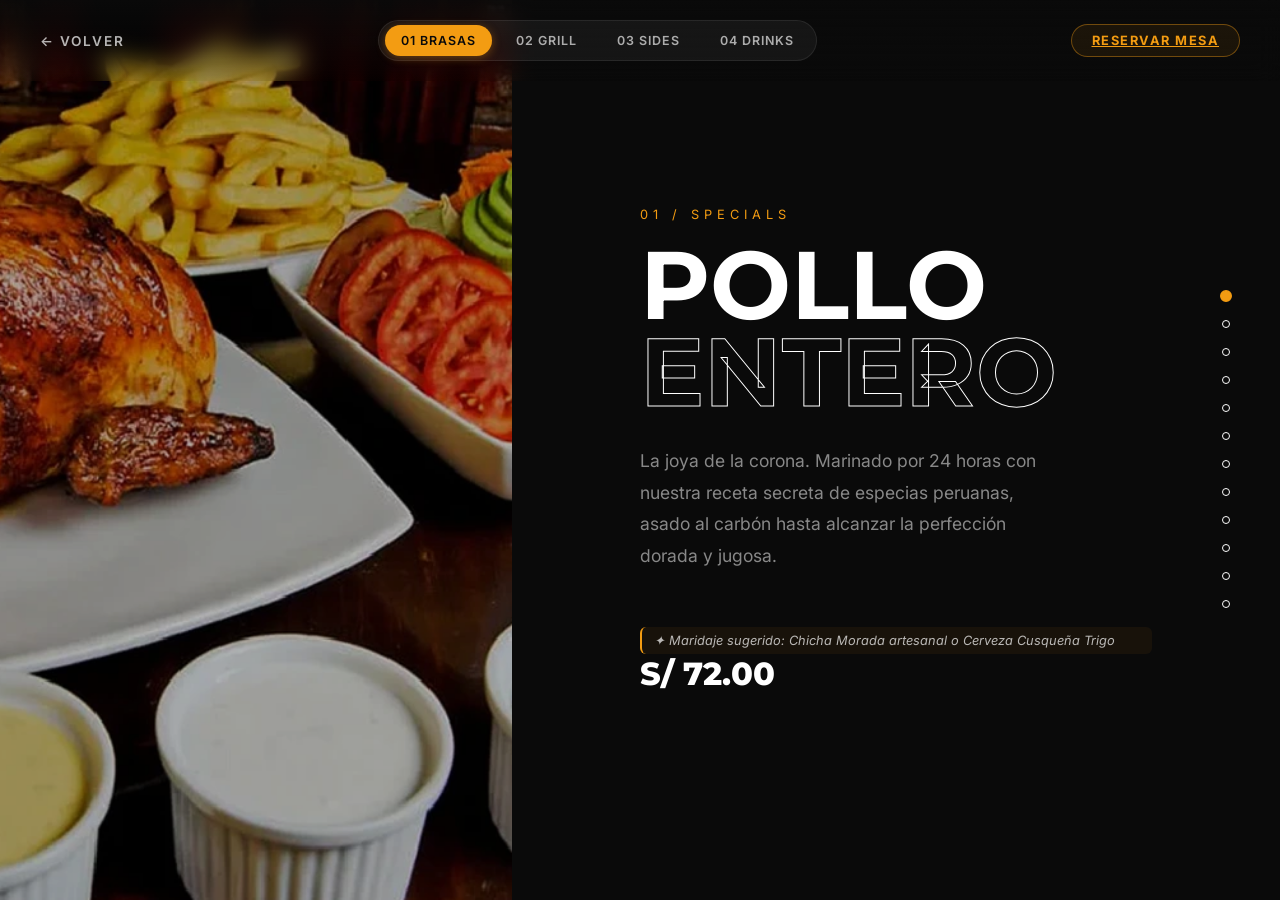
==== menu.html @ f2232adc "Versión inicial: landing, menú y formulario de reservas" ====
<!DOCTYPE html>
<html lang="es">
<head>
    <meta charset="UTF-8">
    <meta name="viewport" content="width=device-width, initial-scale=1.0">
    <title>Menú Catalog | Sabor a Brasa - Aesthetic Experience</title>
    <!-- Google Fonts -->
    <link rel="preconnect" href="https://fonts.googleapis.com">
    <link rel="preconnect" href="https://fonts.gstatic.com" crossorigin>
    <link href="https://fonts.googleapis.com/css2?family=Inter:wght@300;400;600&family=Montserrat:wght@800;900&display=swap" rel="stylesheet">
    <!-- Styles -->
    <link rel="stylesheet" href="css/menu-aesthetic.css">
</head>
<body>
    <header class="menu-header">
        <a href="index.html" class="back-link">← Volver</a>
        
        <nav class="category-nav" aria-label="Categorías del Menú">
            <button class="cat-pill active" data-target="pollo-entero">01 Brasas</button>
            <button class="cat-pill" data-target="parrilla">02 Grill</button>
            <button class="cat-pill" data-target="papas">03 Sides</button>
            <button class="cat-pill" data-target="incagold">04 Drinks</button>
        </nav>

        <div class="header-right">
            <a href="index.html#reservas" class="menu-reserve-btn">Reservar Mesa</a>
        </div>
    </header>

    <div class="magazine-container">
        <!-- CATEGORY: SPECIALS -->
        <!-- Slide 1: Pollo a la Brasa Entero -->
        <section class="menu-slide" id="pollo-entero">
            <div class="slide-image">
                <img src="assets/pollo a la brasa entero.jpg" alt="Pollo a la Brasa Entero">
            </div>
            <div class="slide-content">
                <span class="slide-category">01 / Specials</span>
                <h1 class="slide-title">Pollo<span>Entero</span></h1>
                <p class="slide-description">La joya de la corona. Marinado por 24 horas con nuestra receta secreta de especias peruanas, asado al carbón hasta alcanzar la perfección dorada y jugosa.</p>
                <div class="dish-tag">✦ Maridaje sugerido: Chicha Morada artesanal o Cerveza Cusqueña Trigo</div>
                <div class="slide-price">S/ 72.00</div>
            </div>
        </section>

        <!-- Slide 2: Medio Pollo a la Brasa -->
        <section class="menu-slide" id="medio-pollo">
            <div class="slide-content">
                <span class="slide-category">02 / Specials</span>
                <h1 class="slide-title">Medio<span>Pollo</span></h1>
                <p class="slide-description">La mitad de nuestra perfección. Ideal para compartir o para un apetito voraz que busca el equilibrio entre pecho y pierna.</p>
                <div class="slide-price">S/ 38.00</div>
            </div>
            <div class="slide-image">
                <img src="assets/medio pollo a la brasa.jpg" alt="Medio Pollo a la Brasa">
            </div>
        </section>

        <!-- Slide 3: Cuarto de Pollo -->
        <section class="menu-slide" id="cuarto-pollo">
            <div class="slide-image">
                <img src="assets/cuarto de pollo.jpg" alt="Cuarto de Pollo">
            </div>
            <div class="slide-content">
                <span class="slide-category">03 / Specials</span>
                <h1 class="slide-title">Cuarto<span>Pollo</span></h1>
                <p class="slide-description">Tu presa favorita, ya sea pierna o pecho, acompañada de la sazón que nos caracteriza. La medida justa del sabor.</p>
                <div class="slide-price">S/ 24.00</div>
            </div>
        </section>

        <!-- CATEGORY: GRILL -->
        <!-- Slide 4: Parrilla Sabor -->
        <section class="menu-slide" id="parrilla">
            <div class="slide-content">
                <span class="slide-category">04 / Grill</span>
                <h1 class="slide-title">Parrilla<span>Sabor</span></h1>
                <p class="slide-description">Una selección premium de cortes: Bife de chorizo, anticuchos de corazón macerados y chuleta de cerdo seleccionada. El ahumado perfecto.</p>
                <div class="dish-tag">✦ Recomendación del Chef: Término medio-tres cuartos con ají de la casa</div>
                <div class="slide-price">S/ 85.00</div>
            </div>
            <div class="slide-image">
                <img src="https://images.unsplash.com/photo-1544025162-d76694265947?ixlib=rb-1.2.1&auto=format&fit=crop&w=1200&q=90" alt="Parrilla Especial">
            </div>
        </section>

        <!-- Slide 5: Anticuchos Premium -->
        <section class="menu-slide" id="anticuchos">
            <div class="slide-image">
                <img src="assets/anticuchos selectos.jpg" alt="Anticuchos">
            </div>
            <div class="slide-content">
                <span class="slide-category">05 / Grill</span>
                <h1 class="slide-title">Anticuchos<span>Selectos</span></h1>
                <p class="slide-description">Tres palitos de corazón de res seleccionados, macerados en ají panca y especias ancestrales. Servidos con papas doradas y choclo tierno.</p>
                <div class="slide-price">S/ 32.00</div>
            </div>
        </section>

        <!-- Slide 6: Bife de Chorizo -->
        <section class="menu-slide" id="bife">
            <div class="slide-content">
                <span class="slide-category">06 / Grill</span>
                <h1 class="slide-title">Bife<span>Chorizo</span></h1>
                <p class="slide-description">Corte premium de 350g, asado a término de su elección. Una explosión de sabor y suavidad con el toque ahumado de nuestra brasa.</p>
                <div class="dish-tag">✦ Maridaje sugerido: Copa de Malbec Reserva</div>
                <div class="slide-price">S/ 65.00</div>
            </div>
            <div class="slide-image">
                <img src="assets/bife chorizo.jpg" alt="Bife de Chorizo">
            </div>
        </section>

        <!-- CATEGORY: SIDES -->
        <!-- Slide 7: Papas Artesanas -->
        <section class="menu-slide" id="papas">
            <div class="slide-image">
                <img src="assets/papas fritas grandes.jpg" alt="Papas Fritas Grandes">
            </div>
            <div class="slide-content">
                <span class="slide-category">07 / Sides</span>
                <h1 class="slide-title">Papas<span>Artesanas</span></h1>
                <p class="slide-description">Papas amarillas seleccionadas, cortadas a mano cada mañana y fritas en dos tiempos para lograr ese exterior crujiente y corazón suave.</p>
                <div class="slide-price">S/ 15.00</div>
            </div>
        </section>

        <!-- Slide 8: Ensalada Especial -->
        <section class="menu-slide" id="ensalada">
            <div class="slide-content">
                <span class="slide-category">08 / Sides</span>
                <h1 class="slide-title">Ensalada<span>Brasa</span></h1>
                <p class="slide-description">Mix de lechugas orgánicas, palta madura, tomate cherry, hilos de zanahoria y nuestro aliño secreto de la casa. Frescura pura.</p>
                <div class="slide-price">S/ 18.00</div>
            </div>
            <div class="slide-image">
                <img src="https://images.unsplash.com/photo-1512621776951-a57141f2eefd?ixlib=rb-1.2.1&auto=format&fit=crop&w=1200&q=90" alt="Ensalada">
            </div>
        </section>

        <!-- Slide 9: Arroz con Choclo -->
        <section class="menu-slide" id="arroz">
            <div class="slide-image">
                <img src="assets/arroz choclo.png" alt="Arroz con Choclo">
            </div>
            <div class="slide-content">
                <span class="slide-category">09 / Sides</span>
                <h1 class="slide-title">Arroz<span>Choclo</span></h1>
                <p class="slide-description">Arroz graneado con granos de choclo tierno y un toque de mantequilla artesanal. El acompañante clásico y reconfortante.</p>
                <div class="slide-price">S/ 12.00</div>
            </div>
        </section>

        <!-- CATEGORY: DRINKS -->
        <!-- Slide 10: Inca Gold -->
        <section class="menu-slide" id="incagold">
            <div class="slide-content">
                <span class="slide-category">10 / Drinks</span>
                <h1 class="slide-title">Inca<span>Gold</span></h1>
                <p class="slide-description">El acompañante indiscutible. La bebida dorada que realza cada sabor de nuestra brasa. Fría, burbujeante, esencial.</p>
                <div class="slide-price">S/ 10.00</div>
            </div>
            <div class="slide-image">
                <img src="https://images.unsplash.com/photo-1622483767028-3f66f32aef97?ixlib=rb-1.2.1&auto=format&fit=crop&w=1200&q=90" alt="Inca Gold">
            </div>
        </section>

        <!-- Slide 11: Chicha Morada -->
        <section class="menu-slide" id="chicha">
            <div class="slide-image">
                <img src="assets/chicha morada.jpg" alt="Chicha Morada">
            </div>
            <div class="slide-content">
                <span class="slide-category">11 / Drinks</span>
                <h1 class="slide-title">Chicha<span>Morada</span></h1>
                <p class="slide-description">Elaborada artesanalmente con maíz morado, piña, membrillo y especias. El sabor de la tradición peruana en cada sorbo.</p>
                <div class="slide-price">S/ 12.00</div>
            </div>
        </section>

        <!-- Slide 12: Limonada Frozen -->
        <section class="menu-slide" id="limonada">
            <div class="slide-content">
                <span class="slide-category">12 / Drinks</span>
                <h1 class="slide-title">Limonada<span>Frozen</span></h1>
                <p class="slide-description">Refrescante mezcla de limones seleccionados, granizada a la perfección con un toque de hierbabuena fresca. Ideal para el verano.</p>
                <div class="slide-price">S/ 14.00</div>
            </div>
            <div class="slide-image">
                <img src="assets/Limonada frozen.jpg" alt="Limonada Frozen">
            </div>
        </section>
    </div>

    <!-- Navigation dots -->
    <div class="magazine-nav">
        <div class="dot active"></div>
        <div class="dot"></div>
        <div class="dot"></div>
        <div class="dot"></div>
        <div class="dot"></div>
        <div class="dot"></div>
        <div class="dot"></div>
        <div class="dot"></div>
        <div class="dot"></div>
        <div class="dot"></div>
        <div class="dot"></div>
        <div class="dot"></div>
    </div>

    <script>
        const slides = document.querySelectorAll('.menu-slide');
        const dots = document.querySelectorAll('.dot');
        const catPills = document.querySelectorAll('.cat-pill');
        const container = document.querySelector('.magazine-container');

        // Map categories to slide ranges
        // 0-2: Brasas (pollo-entero, medio-pollo, cuarto-pollo)
        // 3-5: Grill (parrilla, anticuchos, bife)
        // 6-8: Sides (papas, ensalada, arroz)
        // 9-11: Drinks (incagold, chicha, limonada)
        function updateActiveCategory(slideIndex) {
            let activeTarget = 'pollo-entero';
            if (slideIndex >= 9) {
                activeTarget = 'incagold';
            } else if (slideIndex >= 6) {
                activeTarget = 'papas';
            } else if (slideIndex >= 3) {
                activeTarget = 'parrilla';
            }

            catPills.forEach(pill => {
                pill.classList.toggle('active', pill.getAttribute('data-target') === activeTarget);
            });
        }

        // Scroll listener for dots and category pills
        container.addEventListener('scroll', () => {
            const index = Math.round(container.scrollTop / window.innerHeight);
            dots.forEach((dot, i) => {
                if (dots[i]) {
                    dot.classList.toggle('active', i === index);
                }
            });
            updateActiveCategory(index);
        });

        // Click on dots to scroll to slide
        dots.forEach((dot, i) => {
            dot.addEventListener('click', () => {
                container.scrollTo({
                    top: i * window.innerHeight,
                    behavior: 'smooth'
                });
            });
        });

        // Click on category pill to jump directly to category section
        catPills.forEach(pill => {
            pill.addEventListener('click', () => {
                const targetId = pill.getAttribute('data-target');
                const targetSlide = document.getElementById(targetId);
                if (targetSlide) {
                    targetSlide.scrollIntoView({ behavior: 'smooth' });
                }
            });
        });
    </script>
</body>
</html>
---- css/menu-aesthetic.css ----
:root {
    --primary-color: #f39c12;
    --dark-color: #0a0a0a;
    --light-color: #ffffff;
    --text-muted: #888;
    --transition: all 0.6s cubic-bezier(0.23, 1, 0.32, 1);
}

* {
    margin: 0;
    padding: 0;
    box-sizing: border-box;
}

body {
    font-family: 'Inter', sans-serif;
    background-color: var(--dark-color);
    color: var(--light-color);
    overflow: hidden; /* Prevent body scroll, use container scroll */
}

/* Header */
.menu-header {
    position: fixed;
    top: 0;
    width: 100%;
    padding: 20px 40px;
    display: flex;
    justify-content: space-between;
    align-items: center;
    z-index: 100;
    background: linear-gradient(to bottom, rgba(10, 10, 10, 0.9) 0%, rgba(10, 10, 10, 0) 100%);
    backdrop-filter: blur(12px);
    -webkit-backdrop-filter: blur(12px);
}

.back-link {
    color: var(--light-color);
    text-decoration: none;
    font-weight: 600;
    font-size: 0.85rem;
    text-transform: uppercase;
    letter-spacing: 2px;
    opacity: 0.7;
    transition: var(--transition);
}

.back-link:hover {
    opacity: 1;
    color: var(--primary-color);
    transform: translateX(-4px);
}

/* Category Navigation Pills */
.category-nav {
    display: flex;
    gap: 8px;
    background: rgba(255, 255, 255, 0.05);
    padding: 4px 6px;
    border-radius: 40px;
    border: 1px solid rgba(255, 255, 255, 0.08);
}

.cat-pill {
    background: transparent;
    border: none;
    color: rgba(255, 255, 255, 0.65);
    font-family: inherit;
    font-size: 0.78rem;
    font-weight: 600;
    letter-spacing: 1px;
    text-transform: uppercase;
    padding: 8px 16px;
    border-radius: 30px;
    cursor: pointer;
    transition: all 0.3s ease;
}

.cat-pill:hover {
    color: #fff;
    background: rgba(255, 255, 255, 0.1);
}

.cat-pill.active {
    color: #0a0a0a;
    background: var(--primary-color);
    box-shadow: 0 2px 10px rgba(243, 156, 18, 0.35);
}

.menu-reserve-btn {
    display: inline-block;
    padding: 8px 20px;
    border-radius: 30px;
    font-size: 0.8rem;
    font-weight: 700;
    text-transform: uppercase;
    letter-spacing: 1.5px;
    color: var(--primary-color);
    border: 1px solid rgba(243, 156, 18, 0.4);
    background: rgba(243, 156, 18, 0.08);
    transition: all 0.3s ease;
}

.menu-reserve-btn:hover {
    background: var(--primary-color);
    color: #0a0a0a;
    box-shadow: 0 4px 15px rgba(243, 156, 18, 0.3);
}

/* Dish Pairing & Chef Notes Tag */
.dish-tag {
    display: inline-flex;
    align-items: center;
    gap: 8px;
    font-size: 0.8rem;
    color: rgba(255, 255, 255, 0.7);
    margin-top: 15px;
    padding: 6px 12px;
    border-radius: 6px;
    background: rgba(243, 156, 18, 0.06);
    border-left: 2px solid var(--primary-color);
    font-style: italic;
}

/* Magazine Container */
.magazine-container {
    height: 100vh;
    overflow-y: scroll;
    scroll-snap-type: y mandatory;
    scrollbar-width: none; /* Firefox */
}

.magazine-container::-webkit-scrollbar {
    display: none; /* Chrome/Safari */
}

.menu-slide {
    height: 100vh;
    width: 100%;
    display: flex;
    scroll-snap-align: start;
    position: relative;
    overflow: hidden;
}

/* Alternate layout */
.menu-slide:nth-child(even) {
    flex-direction: row-reverse;
}

.slide-image {
    flex: 1;
    height: 100%;
    position: relative;
}

.slide-image img {
    width: 100%;
    height: 100%;
    object-fit: cover;
    filter: brightness(0.7);
    transition: transform 1.5s ease;
}

.menu-slide:hover .slide-image img {
    transform: scale(1.05);
}

.slide-content {
    flex: 1;
    display: flex;
    flex-direction: column;
    justify-content: center;
    padding: 0 10%;
    background-color: var(--dark-color);
    z-index: 10;
}

.slide-category {
    font-size: 0.8rem;
    color: var(--primary-color);
    text-transform: uppercase;
    letter-spacing: 5px;
    margin-bottom: 20px;
    display: block;
}

.slide-title {
    font-family: 'Montserrat', sans-serif;
    font-size: clamp(3rem, 8vw, 6rem);
    line-height: 0.9;
    text-transform: uppercase;
    margin-bottom: 30px;
}

.slide-title span {
    display: block;
    color: transparent;
    -webkit-text-stroke: 1px var(--light-color);
}

.slide-description {
    font-size: 1.1rem;
    color: var(--text-muted);
    max-width: 400px;
    margin-bottom: 40px;
    line-height: 1.8;
}

.slide-price {
    font-size: 2rem;
    font-weight: 800;
    font-family: 'Montserrat', sans-serif;
}

/* Navigation Dots */
.magazine-nav {
    position: fixed;
    right: 50px;
    top: 50%;
    transform: translateY(-50%);
    display: flex;
    flex-direction: column;
    gap: 20px;
    z-index: 100;
}

.dot {
    width: 8px;
    height: 8px;
    border: 1px solid var(--light-color);
    border-radius: 50%;
    transition: var(--transition);
}

.dot.active {
    background-color: var(--primary-color);
    border-color: var(--primary-color);
    transform: scale(1.5);
}

/* Responsive */
@media (max-width: 992px) {
    .menu-slide, .menu-slide:nth-child(even) {
        flex-direction: column;
    }

    .slide-image {
        height: 50vh;
    }

    .slide-content {
        height: 50vh;
        padding: 40px;
    }

    .slide-title {
        font-size: 3rem;
    }
}

@media (max-width: 768px) {
    .menu-header {
        padding: 15px 20px;
    }
    .category-nav {
        gap: 4px;
        padding: 3px 5px;
    }
    .cat-pill {
        font-size: 0.7rem;
        padding: 6px 10px;
        letter-spacing: 0.5px;
    }
    .menu-reserve-btn {
        display: none; /* Hide on small screens to avoid header crowding */
    }
}

@media (max-width: 480px) {
    .menu-header {
        padding: 12px 15px;
    }
    .back-link {
        font-size: 0.75rem;
        letter-spacing: 1px;
    }
    .cat-pill {
        font-size: 0.65rem;
        padding: 5px 8px;
    }
    .magazine-nav {
        right: 15px;
    }
}
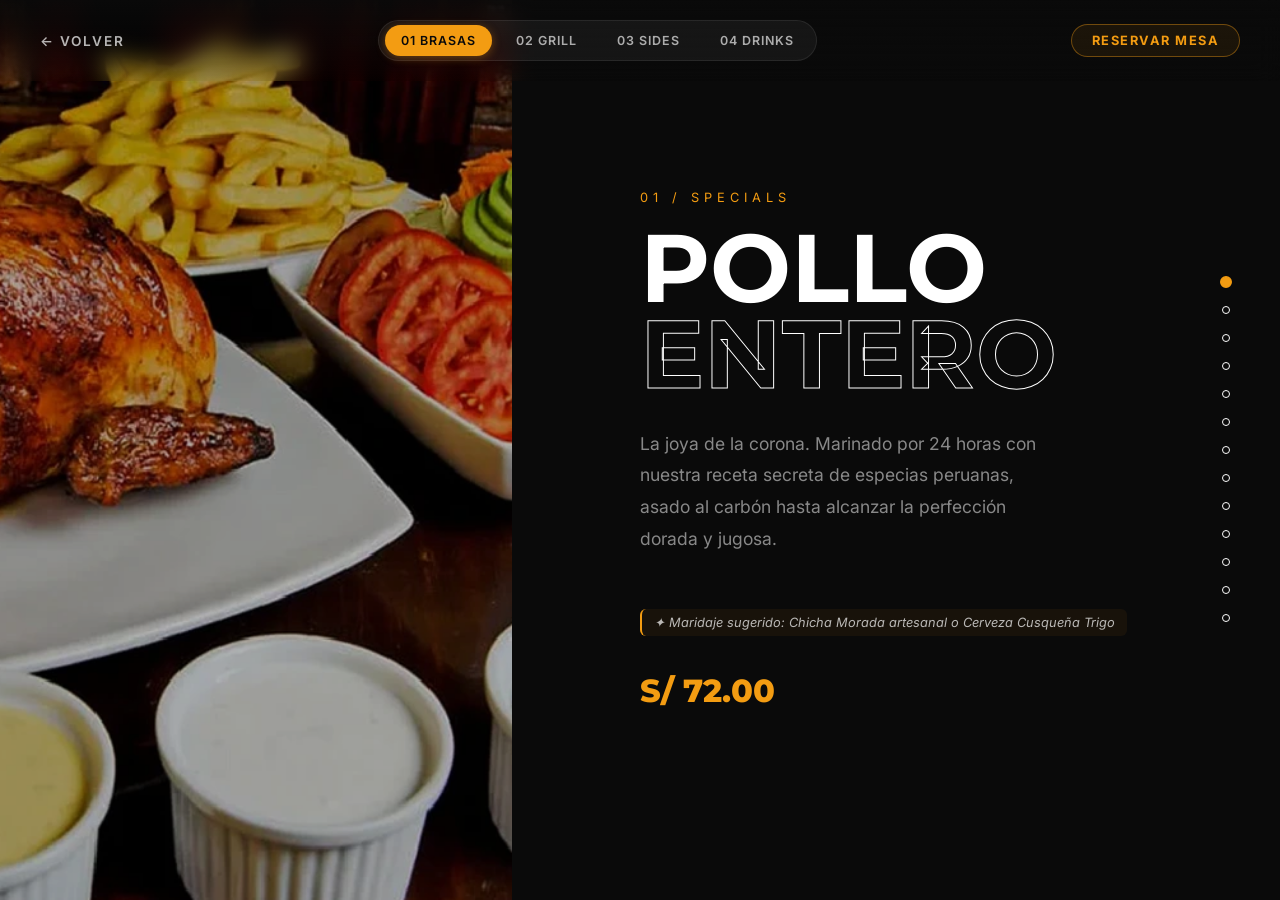
==== commit 32bcdff9: "Sistema de reservas completo, panel del personal y pulido del menú - Reservas con horarios por turno" ====
--- a/menu.html
+++ b/menu.html
@@ -1,270 +1,217 @@
-<!DOCTYPE html>
-<html lang="es">
-<head>
-    <meta charset="UTF-8">
-    <meta name="viewport" content="width=device-width, initial-scale=1.0">
-    <title>Menú Catalog | Sabor a Brasa - Aesthetic Experience</title>
-    <!-- Google Fonts -->
-    <link rel="preconnect" href="https://fonts.googleapis.com">
-    <link rel="preconnect" href="https://fonts.gstatic.com" crossorigin>
-    <link href="https://fonts.googleapis.com/css2?family=Inter:wght@300;400;600&family=Montserrat:wght@800;900&display=swap" rel="stylesheet">
-    <!-- Styles -->
-    <link rel="stylesheet" href="css/menu-aesthetic.css">
-</head>
-<body>
-    <header class="menu-header">
-        <a href="index.html" class="back-link">← Volver</a>
-        
-        <nav class="category-nav" aria-label="Categorías del Menú">
-            <button class="cat-pill active" data-target="pollo-entero">01 Brasas</button>
-            <button class="cat-pill" data-target="parrilla">02 Grill</button>
-            <button class="cat-pill" data-target="papas">03 Sides</button>
-            <button class="cat-pill" data-target="incagold">04 Drinks</button>
-        </nav>
-
-        <div class="header-right">
-            <a href="index.html#reservas" class="menu-reserve-btn">Reservar Mesa</a>
-        </div>
-    </header>
-
-    <div class="magazine-container">
-        <!-- CATEGORY: SPECIALS -->
-        <!-- Slide 1: Pollo a la Brasa Entero -->
-        <section class="menu-slide" id="pollo-entero">
-            <div class="slide-image">
-                <img src="assets/pollo a la brasa entero.jpg" alt="Pollo a la Brasa Entero">
-            </div>
-            <div class="slide-content">
-                <span class="slide-category">01 / Specials</span>
-                <h1 class="slide-title">Pollo<span>Entero</span></h1>
-                <p class="slide-description">La joya de la corona. Marinado por 24 horas con nuestra receta secreta de especias peruanas, asado al carbón hasta alcanzar la perfección dorada y jugosa.</p>
-                <div class="dish-tag">✦ Maridaje sugerido: Chicha Morada artesanal o Cerveza Cusqueña Trigo</div>
-                <div class="slide-price">S/ 72.00</div>
-            </div>
-        </section>
-
-        <!-- Slide 2: Medio Pollo a la Brasa -->
-        <section class="menu-slide" id="medio-pollo">
-            <div class="slide-content">
-                <span class="slide-category">02 / Specials</span>
-                <h1 class="slide-title">Medio<span>Pollo</span></h1>
-                <p class="slide-description">La mitad de nuestra perfección. Ideal para compartir o para un apetito voraz que busca el equilibrio entre pecho y pierna.</p>
-                <div class="slide-price">S/ 38.00</div>
-            </div>
-            <div class="slide-image">
-                <img src="assets/medio pollo a la brasa.jpg" alt="Medio Pollo a la Brasa">
-            </div>
-        </section>
-
-        <!-- Slide 3: Cuarto de Pollo -->
-        <section class="menu-slide" id="cuarto-pollo">
-            <div class="slide-image">
-                <img src="assets/cuarto de pollo.jpg" alt="Cuarto de Pollo">
-            </div>
-            <div class="slide-content">
-                <span class="slide-category">03 / Specials</span>
-                <h1 class="slide-title">Cuarto<span>Pollo</span></h1>
-                <p class="slide-description">Tu presa favorita, ya sea pierna o pecho, acompañada de la sazón que nos caracteriza. La medida justa del sabor.</p>
-                <div class="slide-price">S/ 24.00</div>
-            </div>
-        </section>
-
-        <!-- CATEGORY: GRILL -->
-        <!-- Slide 4: Parrilla Sabor -->
-        <section class="menu-slide" id="parrilla">
-            <div class="slide-content">
-                <span class="slide-category">04 / Grill</span>
-                <h1 class="slide-title">Parrilla<span>Sabor</span></h1>
-                <p class="slide-description">Una selección premium de cortes: Bife de chorizo, anticuchos de corazón macerados y chuleta de cerdo seleccionada. El ahumado perfecto.</p>
-                <div class="dish-tag">✦ Recomendación del Chef: Término medio-tres cuartos con ají de la casa</div>
-                <div class="slide-price">S/ 85.00</div>
-            </div>
-            <div class="slide-image">
-                <img src="https://images.unsplash.com/photo-1544025162-d76694265947?ixlib=rb-1.2.1&auto=format&fit=crop&w=1200&q=90" alt="Parrilla Especial">
-            </div>
-        </section>
-
-        <!-- Slide 5: Anticuchos Premium -->
-        <section class="menu-slide" id="anticuchos">
-            <div class="slide-image">
-                <img src="assets/anticuchos selectos.jpg" alt="Anticuchos">
-            </div>
-            <div class="slide-content">
-                <span class="slide-category">05 / Grill</span>
-                <h1 class="slide-title">Anticuchos<span>Selectos</span></h1>
-                <p class="slide-description">Tres palitos de corazón de res seleccionados, macerados en ají panca y especias ancestrales. Servidos con papas doradas y choclo tierno.</p>
-                <div class="slide-price">S/ 32.00</div>
-            </div>
-        </section>
-
-        <!-- Slide 6: Bife de Chorizo -->
-        <section class="menu-slide" id="bife">
-            <div class="slide-content">
-                <span class="slide-category">06 / Grill</span>
-                <h1 class="slide-title">Bife<span>Chorizo</span></h1>
-                <p class="slide-description">Corte premium de 350g, asado a término de su elección. Una explosión de sabor y suavidad con el toque ahumado de nuestra brasa.</p>
-                <div class="dish-tag">✦ Maridaje sugerido: Copa de Malbec Reserva</div>
-                <div class="slide-price">S/ 65.00</div>
-            </div>
-            <div class="slide-image">
-                <img src="assets/bife chorizo.jpg" alt="Bife de Chorizo">
-            </div>
-        </section>
-
-        <!-- CATEGORY: SIDES -->
-        <!-- Slide 7: Papas Artesanas -->
-        <section class="menu-slide" id="papas">
-            <div class="slide-image">
-                <img src="assets/papas fritas grandes.jpg" alt="Papas Fritas Grandes">
-            </div>
-            <div class="slide-content">
-                <span class="slide-category">07 / Sides</span>
-                <h1 class="slide-title">Papas<span>Artesanas</span></h1>
-                <p class="slide-description">Papas amarillas seleccionadas, cortadas a mano cada mañana y fritas en dos tiempos para lograr ese exterior crujiente y corazón suave.</p>
-                <div class="slide-price">S/ 15.00</div>
-            </div>
-        </section>
-
-        <!-- Slide 8: Ensalada Especial -->
-        <section class="menu-slide" id="ensalada">
-            <div class="slide-content">
-                <span class="slide-category">08 / Sides</span>
-                <h1 class="slide-title">Ensalada<span>Brasa</span></h1>
-                <p class="slide-description">Mix de lechugas orgánicas, palta madura, tomate cherry, hilos de zanahoria y nuestro aliño secreto de la casa. Frescura pura.</p>
-                <div class="slide-price">S/ 18.00</div>
-            </div>
-            <div class="slide-image">
-                <img src="https://images.unsplash.com/photo-1512621776951-a57141f2eefd?ixlib=rb-1.2.1&auto=format&fit=crop&w=1200&q=90" alt="Ensalada">
-            </div>
-        </section>
-
-        <!-- Slide 9: Arroz con Choclo -->
-        <section class="menu-slide" id="arroz">
-            <div class="slide-image">
-                <img src="assets/arroz choclo.png" alt="Arroz con Choclo">
-            </div>
-            <div class="slide-content">
-                <span class="slide-category">09 / Sides</span>
-                <h1 class="slide-title">Arroz<span>Choclo</span></h1>
-                <p class="slide-description">Arroz graneado con granos de choclo tierno y un toque de mantequilla artesanal. El acompañante clásico y reconfortante.</p>
-                <div class="slide-price">S/ 12.00</div>
-            </div>
-        </section>
-
-        <!-- CATEGORY: DRINKS -->
-        <!-- Slide 10: Inca Gold -->
-        <section class="menu-slide" id="incagold">
-            <div class="slide-content">
-                <span class="slide-category">10 / Drinks</span>
-                <h1 class="slide-title">Inca<span>Gold</span></h1>
-                <p class="slide-description">El acompañante indiscutible. La bebida dorada que realza cada sabor de nuestra brasa. Fría, burbujeante, esencial.</p>
-                <div class="slide-price">S/ 10.00</div>
-            </div>
-            <div class="slide-image">
-                <img src="https://images.unsplash.com/photo-1622483767028-3f66f32aef97?ixlib=rb-1.2.1&auto=format&fit=crop&w=1200&q=90" alt="Inca Gold">
-            </div>
-        </section>
-
-        <!-- Slide 11: Chicha Morada -->
-        <section class="menu-slide" id="chicha">
-            <div class="slide-image">
-                <img src="assets/chicha morada.jpg" alt="Chicha Morada">
-            </div>
-            <div class="slide-content">
-                <span class="slide-category">11 / Drinks</span>
-                <h1 class="slide-title">Chicha<span>Morada</span></h1>
-                <p class="slide-description">Elaborada artesanalmente con maíz morado, piña, membrillo y especias. El sabor de la tradición peruana en cada sorbo.</p>
-                <div class="slide-price">S/ 12.00</div>
-            </div>
-        </section>
-
-        <!-- Slide 12: Limonada Frozen -->
-        <section class="menu-slide" id="limonada">
-            <div class="slide-content">
-                <span class="slide-category">12 / Drinks</span>
-                <h1 class="slide-title">Limonada<span>Frozen</span></h1>
-                <p class="slide-description">Refrescante mezcla de limones seleccionados, granizada a la perfección con un toque de hierbabuena fresca. Ideal para el verano.</p>
-                <div class="slide-price">S/ 14.00</div>
-            </div>
-            <div class="slide-image">
-                <img src="assets/Limonada frozen.jpg" alt="Limonada Frozen">
-            </div>
-        </section>
-    </div>
-
-    <!-- Navigation dots -->
-    <div class="magazine-nav">
-        <div class="dot active"></div>
-        <div class="dot"></div>
-        <div class="dot"></div>
-        <div class="dot"></div>
-        <div class="dot"></div>
-        <div class="dot"></div>
-        <div class="dot"></div>
-        <div class="dot"></div>
-        <div class="dot"></div>
-        <div class="dot"></div>
-        <div class="dot"></div>
-        <div class="dot"></div>
-    </div>
-
-    <script>
-        const slides = document.querySelectorAll('.menu-slide');
-        const dots = document.querySelectorAll('.dot');
-        const catPills = document.querySelectorAll('.cat-pill');
-        const container = document.querySelector('.magazine-container');
-
-        // Map categories to slide ranges
-        // 0-2: Brasas (pollo-entero, medio-pollo, cuarto-pollo)
-        // 3-5: Grill (parrilla, anticuchos, bife)
-        // 6-8: Sides (papas, ensalada, arroz)
-        // 9-11: Drinks (incagold, chicha, limonada)
-        function updateActiveCategory(slideIndex) {
-            let activeTarget = 'pollo-entero';
-            if (slideIndex >= 9) {
-                activeTarget = 'incagold';
-            } else if (slideIndex >= 6) {
-                activeTarget = 'papas';
-            } else if (slideIndex >= 3) {
-                activeTarget = 'parrilla';
-            }
-
-            catPills.forEach(pill => {
-                pill.classList.toggle('active', pill.getAttribute('data-target') === activeTarget);
-            });
-        }
-
-        // Scroll listener for dots and category pills
-        container.addEventListener('scroll', () => {
-            const index = Math.round(container.scrollTop / window.innerHeight);
-            dots.forEach((dot, i) => {
-                if (dots[i]) {
-                    dot.classList.toggle('active', i === index);
-                }
-            });
-            updateActiveCategory(index);
-        });
-
-        // Click on dots to scroll to slide
-        dots.forEach((dot, i) => {
-            dot.addEventListener('click', () => {
-                container.scrollTo({
-                    top: i * window.innerHeight,
-                    behavior: 'smooth'
-                });
-            });
-        });
-
-        // Click on category pill to jump directly to category section
-        catPills.forEach(pill => {
-            pill.addEventListener('click', () => {
-                const targetId = pill.getAttribute('data-target');
-                const targetSlide = document.getElementById(targetId);
-                if (targetSlide) {
-                    targetSlide.scrollIntoView({ behavior: 'smooth' });
-                }
-            });
-        });
-    </script>
-</body>
+<!DOCTYPE html>
+<html lang="es">
+<head>
+    <meta charset="UTF-8">
+    <meta name="viewport" content="width=device-width, initial-scale=1.0">
+    <title>Carta | Sabor a Brasa</title>
+    <meta name="description" content="Carta de Sabor a Brasa: pollo a la brasa, parrillas, acompañamientos y bebidas peruanas.">
+    <!-- Google Fonts -->
+    <link rel="preconnect" href="https://fonts.googleapis.com">
+    <link rel="preconnect" href="https://fonts.gstatic.com" crossorigin>
+    <link href="https://fonts.googleapis.com/css2?family=Inter:wght@300;400;600&family=Montserrat:wght@800;900&display=swap" rel="stylesheet">
+    <!-- Styles -->
+    <link rel="stylesheet" href="css/menu-aesthetic.css">
+</head>
+<body>
+    <a href="#pollo-entero" class="skip-link">Ir a la carta</a>
+    <header class="menu-header">
+        <a href="index.html" class="back-link">← Volver</a>
+        
+        <nav class="category-nav" aria-label="Categorías del Menú">
+            <button class="cat-pill active" data-target="pollo-entero" aria-current="true">01 Brasas</button>
+            <button class="cat-pill" data-target="parrilla">02 Grill</button>
+            <button class="cat-pill" data-target="papas">03 Sides</button>
+            <button class="cat-pill" data-target="incagold">04 Drinks</button>
+        </nav>
+
+        <div class="header-right">
+            <a href="index.html#reservas" class="menu-reserve-btn">Reservar Mesa</a>
+        </div>
+    </header>
+
+    <div class="magazine-container">
+        <!-- CATEGORY: SPECIALS -->
+        <!-- Slide 1: Pollo a la Brasa Entero -->
+        <section class="menu-slide" id="pollo-entero">
+            <div class="slide-image">
+                <img fetchpriority="high" src="assets/pollo a la brasa entero.jpg" alt="Pollo a la Brasa Entero">
+            </div>
+            <div class="slide-content">
+                <span class="slide-category">01 / Specials</span>
+                <h1 class="slide-title">Pollo<span>Entero</span></h1>
+                <p class="slide-description">La joya de la corona. Marinado por 24 horas con nuestra receta secreta de especias peruanas, asado al carbón hasta alcanzar la perfección dorada y jugosa.</p>
+                <div class="dish-tag">✦ Maridaje sugerido: Chicha Morada artesanal o Cerveza Cusqueña Trigo</div>
+                <div class="slide-price">S/ 72.00</div>
+            </div>
+        </section>
+
+        <!-- Slide 2: Medio Pollo a la Brasa -->
+        <section class="menu-slide" id="medio-pollo">
+            <div class="slide-content">
+                <span class="slide-category">02 / Specials</span>
+                <h2 class="slide-title">Medio<span>Pollo</span></h2>
+                <p class="slide-description">La mitad de nuestra perfección. Ideal para compartir o para un apetito voraz que busca el equilibrio entre pecho y pierna.</p>
+                <div class="slide-price">S/ 38.00</div>
+            </div>
+            <div class="slide-image">
+                <img loading="lazy" decoding="async" src="assets/medio pollo a la brasa.jpg" alt="Medio Pollo a la Brasa">
+            </div>
+        </section>
+
+        <!-- Slide 3: Cuarto de Pollo -->
+        <section class="menu-slide" id="cuarto-pollo">
+            <div class="slide-image">
+                <img loading="lazy" decoding="async" src="assets/cuarto de pollo.jpg" alt="Cuarto de Pollo">
+            </div>
+            <div class="slide-content">
+                <span class="slide-category">03 / Specials</span>
+                <h2 class="slide-title">Cuarto<span>Pollo</span></h2>
+                <p class="slide-description">Tu presa favorita, ya sea pierna o pecho, acompañada de la sazón que nos caracteriza. La medida justa del sabor.</p>
+                <div class="slide-price">S/ 24.00</div>
+            </div>
+        </section>
+
+        <!-- CATEGORY: GRILL -->
+        <!-- Slide 4: Parrilla Sabor -->
+        <section class="menu-slide" id="parrilla">
+            <div class="slide-content">
+                <span class="slide-category">04 / Grill</span>
+                <h2 class="slide-title">Parrilla<span>Sabor</span></h2>
+                <p class="slide-description">Una selección premium de cortes: Bife de chorizo, anticuchos de corazón macerados y chuleta de cerdo seleccionada. El ahumado perfecto.</p>
+                <div class="dish-tag">✦ Recomendación del Chef: Término medio-tres cuartos con ají de la casa</div>
+                <div class="slide-price">S/ 85.00</div>
+            </div>
+            <div class="slide-image">
+                <img loading="lazy" decoding="async" src="https://images.unsplash.com/photo-1544025162-d76694265947?ixlib=rb-1.2.1&auto=format&fit=crop&w=1200&q=90" alt="Parrilla Especial">
+            </div>
+        </section>
+
+        <!-- Slide 5: Anticuchos Premium -->
+        <section class="menu-slide" id="anticuchos">
+            <div class="slide-image">
+                <img loading="lazy" decoding="async" src="assets/anticuchos selectos.jpg" alt="Anticuchos">
+            </div>
+            <div class="slide-content">
+                <span class="slide-category">05 / Grill</span>
+                <h2 class="slide-title">Anticuchos<span>Selectos</span></h2>
+                <p class="slide-description">Tres palitos de corazón de res seleccionados, macerados en ají panca y especias ancestrales. Servidos con papas doradas y choclo tierno.</p>
+                <div class="slide-price">S/ 32.00</div>
+            </div>
+        </section>
+
+        <!-- Slide 6: Bife de Chorizo -->
+        <section class="menu-slide" id="bife">
+            <div class="slide-content">
+                <span class="slide-category">06 / Grill</span>
+                <h2 class="slide-title">Bife<span>Chorizo</span></h2>
+                <p class="slide-description">Corte premium de 350g, asado a término de su elección. Una explosión de sabor y suavidad con el toque ahumado de nuestra brasa.</p>
+                <div class="dish-tag">✦ Maridaje sugerido: Copa de Malbec Reserva</div>
+                <div class="slide-price">S/ 65.00</div>
+            </div>
+            <div class="slide-image">
+                <img loading="lazy" decoding="async" src="assets/bife chorizo.jpg" alt="Bife de Chorizo">
+            </div>
+        </section>
+
+        <!-- CATEGORY: SIDES -->
+        <!-- Slide 7: Papas Artesanas -->
+        <section class="menu-slide" id="papas">
+            <div class="slide-image">
+                <img loading="lazy" decoding="async" src="assets/papas fritas grandes.jpg" alt="Papas Fritas Grandes">
+            </div>
+            <div class="slide-content">
+                <span class="slide-category">07 / Sides</span>
+                <h2 class="slide-title">Papas<span>Artesanas</span></h2>
+                <p class="slide-description">Papas amarillas seleccionadas, cortadas a mano cada mañana y fritas en dos tiempos para lograr ese exterior crujiente y corazón suave.</p>
+                <div class="slide-price">S/ 15.00</div>
+            </div>
+        </section>
+
+        <!-- Slide 8: Ensalada Especial -->
+        <section class="menu-slide" id="ensalada">
+            <div class="slide-content">
+                <span class="slide-category">08 / Sides</span>
+                <h2 class="slide-title">Ensalada<span>Brasa</span></h2>
+                <p class="slide-description">Mix de lechugas orgánicas, palta madura, tomate cherry, hilos de zanahoria y nuestro aliño secreto de la casa. Frescura pura.</p>
+                <div class="slide-price">S/ 18.00</div>
+            </div>
+            <div class="slide-image">
+                <img loading="lazy" decoding="async" src="https://images.unsplash.com/photo-1512621776951-a57141f2eefd?ixlib=rb-1.2.1&auto=format&fit=crop&w=1200&q=90" alt="Ensalada">
+            </div>
+        </section>
+
+        <!-- Slide 9: Arroz con Choclo -->
+        <section class="menu-slide" id="arroz">
+            <div class="slide-image">
+                <img loading="lazy" decoding="async" src="assets/arroz choclo.png" alt="Arroz con Choclo">
+            </div>
+            <div class="slide-content">
+                <span class="slide-category">09 / Sides</span>
+                <h2 class="slide-title">Arroz<span>Choclo</span></h2>
+                <p class="slide-description">Arroz graneado con granos de choclo tierno y un toque de mantequilla artesanal. El acompañante clásico y reconfortante.</p>
+                <div class="slide-price">S/ 12.00</div>
+            </div>
+        </section>
+
+        <!-- CATEGORY: DRINKS -->
+        <!-- Slide 10: Inca Gold -->
+        <section class="menu-slide" id="incagold">
+            <div class="slide-content">
+                <span class="slide-category">10 / Drinks</span>
+                <h2 class="slide-title">Inca<span>Gold</span></h2>
+                <p class="slide-description">El acompañante indiscutible. La bebida dorada que realza cada sabor de nuestra brasa. Fría, burbujeante, esencial.</p>
+                <div class="slide-price">S/ 10.00</div>
+            </div>
+            <div class="slide-image">
+                <img loading="lazy" decoding="async" src="https://images.unsplash.com/photo-1622483767028-3f66f32aef97?ixlib=rb-1.2.1&auto=format&fit=crop&w=1200&q=90" alt="Inca Gold">
+            </div>
+        </section>
+
+        <!-- Slide 11: Chicha Morada -->
+        <section class="menu-slide" id="chicha">
+            <div class="slide-image">
+                <img loading="lazy" decoding="async" src="assets/chicha morada.jpg" alt="Chicha Morada">
+            </div>
+            <div class="slide-content">
+                <span class="slide-category">11 / Drinks</span>
+                <h2 class="slide-title">Chicha<span>Morada</span></h2>
+                <p class="slide-description">Elaborada artesanalmente con maíz morado, piña, membrillo y especias. El sabor de la tradición peruana en cada sorbo.</p>
+                <div class="slide-price">S/ 12.00</div>
+            </div>
+        </section>
+
+        <!-- Slide 12: Limonada Frozen -->
+        <section class="menu-slide" id="limonada">
+            <div class="slide-content">
+                <span class="slide-category">12 / Drinks</span>
+                <h2 class="slide-title">Limonada<span>Frozen</span></h2>
+                <p class="slide-description">Refrescante mezcla de limones seleccionados, granizada a la perfección con un toque de hierbabuena fresca. Ideal para el verano.</p>
+                <div class="slide-price">S/ 14.00</div>
+            </div>
+            <div class="slide-image">
+                <img loading="lazy" decoding="async" src="assets/Limonada frozen.jpg" alt="Limonada Frozen">
+            </div>
+        </section>
+        <!-- Slide final: llamada a reservar -->
+        <section class="menu-slide cta-slide" id="reservar">
+            <div class="cta-content">
+                <span class="slide-category">Tu mesa te espera</span>
+                <h2 class="slide-title">¿Se te antojó?<span>Reserva hoy</span></h2>
+                <p class="slide-description">Elige tu horario en segundos y llega directo a disfrutar. Te guardamos la mesa con 15 minutos de tolerancia.</p>
+                <div class="cta-actions">
+                    <a href="index.html#reservas" class="cta-btn">Reservar Mesa</a>
+                    <button type="button" class="cta-link" id="back-to-top">Volver al inicio de la carta ↑</button>
+                </div>
+            </div>
+        </section>
+    </div>
+
+    <!-- Navigation dots (se generan desde JS según los platos) -->
+    <nav class="magazine-nav" aria-label="Platos"></nav>
+
+    <!-- Botón flotante de reserva en móvil -->
+    <a href="index.html#reservas" class="floating-reserve">Reservar Mesa</a>
+
+    <script src="js/menu.js"></script>
+</body>
 </html>
--- a/css/menu-aesthetic.css
+++ b/css/menu-aesthetic.css
@@ -1,295 +1,597 @@
-:root {
-    --primary-color: #f39c12;
-    --dark-color: #0a0a0a;
-    --light-color: #ffffff;
-    --text-muted: #888;
-    --transition: all 0.6s cubic-bezier(0.23, 1, 0.32, 1);
-}
-
-* {
-    margin: 0;
-    padding: 0;
-    box-sizing: border-box;
-}
-
-body {
-    font-family: 'Inter', sans-serif;
-    background-color: var(--dark-color);
-    color: var(--light-color);
-    overflow: hidden; /* Prevent body scroll, use container scroll */
-}
-
-/* Header */
-.menu-header {
-    position: fixed;
-    top: 0;
-    width: 100%;
-    padding: 20px 40px;
-    display: flex;
-    justify-content: space-between;
-    align-items: center;
-    z-index: 100;
-    background: linear-gradient(to bottom, rgba(10, 10, 10, 0.9) 0%, rgba(10, 10, 10, 0) 100%);
-    backdrop-filter: blur(12px);
-    -webkit-backdrop-filter: blur(12px);
-}
-
-.back-link {
-    color: var(--light-color);
-    text-decoration: none;
-    font-weight: 600;
-    font-size: 0.85rem;
-    text-transform: uppercase;
-    letter-spacing: 2px;
-    opacity: 0.7;
-    transition: var(--transition);
-}
-
-.back-link:hover {
-    opacity: 1;
-    color: var(--primary-color);
-    transform: translateX(-4px);
-}
-
-/* Category Navigation Pills */
-.category-nav {
-    display: flex;
-    gap: 8px;
-    background: rgba(255, 255, 255, 0.05);
-    padding: 4px 6px;
-    border-radius: 40px;
-    border: 1px solid rgba(255, 255, 255, 0.08);
-}
-
-.cat-pill {
-    background: transparent;
-    border: none;
-    color: rgba(255, 255, 255, 0.65);
-    font-family: inherit;
-    font-size: 0.78rem;
-    font-weight: 600;
-    letter-spacing: 1px;
-    text-transform: uppercase;
-    padding: 8px 16px;
-    border-radius: 30px;
-    cursor: pointer;
-    transition: all 0.3s ease;
-}
-
-.cat-pill:hover {
-    color: #fff;
-    background: rgba(255, 255, 255, 0.1);
-}
-
-.cat-pill.active {
-    color: #0a0a0a;
-    background: var(--primary-color);
-    box-shadow: 0 2px 10px rgba(243, 156, 18, 0.35);
-}
-
-.menu-reserve-btn {
-    display: inline-block;
-    padding: 8px 20px;
-    border-radius: 30px;
-    font-size: 0.8rem;
-    font-weight: 700;
-    text-transform: uppercase;
-    letter-spacing: 1.5px;
-    color: var(--primary-color);
-    border: 1px solid rgba(243, 156, 18, 0.4);
-    background: rgba(243, 156, 18, 0.08);
-    transition: all 0.3s ease;
-}
-
-.menu-reserve-btn:hover {
-    background: var(--primary-color);
-    color: #0a0a0a;
-    box-shadow: 0 4px 15px rgba(243, 156, 18, 0.3);
-}
-
-/* Dish Pairing & Chef Notes Tag */
-.dish-tag {
-    display: inline-flex;
-    align-items: center;
-    gap: 8px;
-    font-size: 0.8rem;
-    color: rgba(255, 255, 255, 0.7);
-    margin-top: 15px;
-    padding: 6px 12px;
-    border-radius: 6px;
-    background: rgba(243, 156, 18, 0.06);
-    border-left: 2px solid var(--primary-color);
-    font-style: italic;
-}
-
-/* Magazine Container */
-.magazine-container {
-    height: 100vh;
-    overflow-y: scroll;
-    scroll-snap-type: y mandatory;
-    scrollbar-width: none; /* Firefox */
-}
-
-.magazine-container::-webkit-scrollbar {
-    display: none; /* Chrome/Safari */
-}
-
-.menu-slide {
-    height: 100vh;
-    width: 100%;
-    display: flex;
-    scroll-snap-align: start;
-    position: relative;
-    overflow: hidden;
-}
-
-/* Alternate layout */
-.menu-slide:nth-child(even) {
-    flex-direction: row-reverse;
-}
-
-.slide-image {
-    flex: 1;
-    height: 100%;
-    position: relative;
-}
-
-.slide-image img {
-    width: 100%;
-    height: 100%;
-    object-fit: cover;
-    filter: brightness(0.7);
-    transition: transform 1.5s ease;
-}
-
-.menu-slide:hover .slide-image img {
-    transform: scale(1.05);
-}
-
-.slide-content {
-    flex: 1;
-    display: flex;
-    flex-direction: column;
-    justify-content: center;
-    padding: 0 10%;
-    background-color: var(--dark-color);
-    z-index: 10;
-}
-
-.slide-category {
-    font-size: 0.8rem;
-    color: var(--primary-color);
-    text-transform: uppercase;
-    letter-spacing: 5px;
-    margin-bottom: 20px;
-    display: block;
-}
-
-.slide-title {
-    font-family: 'Montserrat', sans-serif;
-    font-size: clamp(3rem, 8vw, 6rem);
-    line-height: 0.9;
-    text-transform: uppercase;
-    margin-bottom: 30px;
-}
-
-.slide-title span {
-    display: block;
-    color: transparent;
-    -webkit-text-stroke: 1px var(--light-color);
-}
-
-.slide-description {
-    font-size: 1.1rem;
-    color: var(--text-muted);
-    max-width: 400px;
-    margin-bottom: 40px;
-    line-height: 1.8;
-}
-
-.slide-price {
-    font-size: 2rem;
-    font-weight: 800;
-    font-family: 'Montserrat', sans-serif;
-}
-
-/* Navigation Dots */
-.magazine-nav {
-    position: fixed;
-    right: 50px;
-    top: 50%;
-    transform: translateY(-50%);
-    display: flex;
-    flex-direction: column;
-    gap: 20px;
-    z-index: 100;
-}
-
-.dot {
-    width: 8px;
-    height: 8px;
-    border: 1px solid var(--light-color);
-    border-radius: 50%;
-    transition: var(--transition);
-}
-
-.dot.active {
-    background-color: var(--primary-color);
-    border-color: var(--primary-color);
-    transform: scale(1.5);
-}
-
-/* Responsive */
-@media (max-width: 992px) {
-    .menu-slide, .menu-slide:nth-child(even) {
-        flex-direction: column;
-    }
-
-    .slide-image {
-        height: 50vh;
-    }
-
-    .slide-content {
-        height: 50vh;
-        padding: 40px;
-    }
-
-    .slide-title {
-        font-size: 3rem;
-    }
-}
-
-@media (max-width: 768px) {
-    .menu-header {
-        padding: 15px 20px;
-    }
-    .category-nav {
-        gap: 4px;
-        padding: 3px 5px;
-    }
-    .cat-pill {
-        font-size: 0.7rem;
-        padding: 6px 10px;
-        letter-spacing: 0.5px;
-    }
-    .menu-reserve-btn {
-        display: none; /* Hide on small screens to avoid header crowding */
-    }
-}
-
-@media (max-width: 480px) {
-    .menu-header {
-        padding: 12px 15px;
-    }
-    .back-link {
-        font-size: 0.75rem;
-        letter-spacing: 1px;
-    }
-    .cat-pill {
-        font-size: 0.65rem;
-        padding: 5px 8px;
-    }
-    .magazine-nav {
-        right: 15px;
-    }
-}+:root {
+    --primary-color: #f39c12;
+    --dark-color: #0a0a0a;
+    --light-color: #ffffff;
+    --text-muted: #888;
+    --transition: all 0.6s cubic-bezier(0.23, 1, 0.32, 1);
+}
+
+* {
+    margin: 0;
+    padding: 0;
+    box-sizing: border-box;
+}
+
+body {
+    font-family: 'Inter', sans-serif;
+    background-color: var(--dark-color);
+    color: var(--light-color);
+    overflow: hidden; /* Prevent body scroll, use container scroll */
+}
+
+/* Header */
+.menu-header {
+    position: fixed;
+    top: 0;
+    width: 100%;
+    padding: 20px 40px;
+    display: flex;
+    justify-content: space-between;
+    align-items: center;
+    z-index: 100;
+    background: linear-gradient(to bottom, rgba(10, 10, 10, 0.9) 0%, rgba(10, 10, 10, 0) 100%);
+    backdrop-filter: blur(12px);
+    -webkit-backdrop-filter: blur(12px);
+}
+
+.back-link {
+    color: var(--light-color);
+    text-decoration: none;
+    font-weight: 600;
+    font-size: 0.85rem;
+    text-transform: uppercase;
+    letter-spacing: 2px;
+    opacity: 0.7;
+    transition: var(--transition);
+}
+
+.back-link:hover {
+    opacity: 1;
+    color: var(--primary-color);
+    transform: translateX(-4px);
+}
+
+/* Category Navigation Pills */
+.category-nav {
+    display: flex;
+    gap: 8px;
+    background: rgba(255, 255, 255, 0.05);
+    padding: 4px 6px;
+    border-radius: 40px;
+    border: 1px solid rgba(255, 255, 255, 0.08);
+}
+
+.cat-pill {
+    background: transparent;
+    border: none;
+    color: rgba(255, 255, 255, 0.65);
+    font-family: inherit;
+    font-size: 0.78rem;
+    font-weight: 600;
+    letter-spacing: 1px;
+    text-transform: uppercase;
+    padding: 8px 16px;
+    border-radius: 30px;
+    cursor: pointer;
+    transition: all 0.3s ease;
+}
+
+.cat-pill:hover {
+    color: #fff;
+    background: rgba(255, 255, 255, 0.1);
+}
+
+.cat-pill.active {
+    color: #0a0a0a;
+    background: var(--primary-color);
+    box-shadow: 0 2px 10px rgba(243, 156, 18, 0.35);
+}
+
+.menu-reserve-btn {
+    display: inline-block;
+    padding: 8px 20px;
+    border-radius: 30px;
+    font-size: 0.8rem;
+    font-weight: 700;
+    text-transform: uppercase;
+    letter-spacing: 1.5px;
+    color: var(--primary-color);
+    border: 1px solid rgba(243, 156, 18, 0.4);
+    background: rgba(243, 156, 18, 0.08);
+    transition: all 0.3s ease;
+}
+
+.menu-reserve-btn:hover {
+    background: var(--primary-color);
+    color: #0a0a0a;
+    box-shadow: 0 4px 15px rgba(243, 156, 18, 0.3);
+}
+
+/* Dish Pairing & Chef Notes Tag */
+.dish-tag {
+    display: inline-flex;
+    align-items: center;
+    gap: 8px;
+    font-size: 0.8rem;
+    color: rgba(255, 255, 255, 0.7);
+    margin-top: 15px;
+    padding: 6px 12px;
+    border-radius: 6px;
+    background: rgba(243, 156, 18, 0.06);
+    border-left: 2px solid var(--primary-color);
+    font-style: italic;
+}
+
+/* Magazine Container */
+.magazine-container {
+    height: 100vh;
+    overflow-y: scroll;
+    scroll-snap-type: y mandatory;
+    scrollbar-width: none; /* Firefox */
+}
+
+.magazine-container::-webkit-scrollbar {
+    display: none; /* Chrome/Safari */
+}
+
+.menu-slide {
+    height: 100vh;
+    width: 100%;
+    display: flex;
+    scroll-snap-align: start;
+    position: relative;
+    overflow: hidden;
+}
+
+/* Alternate layout */
+.menu-slide:nth-child(even) {
+    flex-direction: row-reverse;
+}
+
+.slide-image {
+    flex: 1;
+    height: 100%;
+    position: relative;
+}
+
+.slide-image img {
+    width: 100%;
+    height: 100%;
+    object-fit: cover;
+    filter: brightness(0.7);
+    transition: transform 1.5s ease;
+}
+
+.menu-slide:hover .slide-image img {
+    transform: scale(1.05);
+}
+
+.slide-content {
+    flex: 1;
+    display: flex;
+    flex-direction: column;
+    justify-content: center;
+    padding: 0 10%;
+    background-color: var(--dark-color);
+    z-index: 10;
+}
+
+.slide-category {
+    font-size: 0.8rem;
+    color: var(--primary-color);
+    text-transform: uppercase;
+    letter-spacing: 5px;
+    margin-bottom: 20px;
+    display: block;
+}
+
+.slide-title {
+    font-family: 'Montserrat', sans-serif;
+    font-size: clamp(3rem, 8vw, 6rem);
+    line-height: 0.9;
+    text-transform: uppercase;
+    margin-bottom: 30px;
+}
+
+.slide-title span {
+    display: block;
+    color: transparent;
+    -webkit-text-stroke: 1px var(--light-color);
+}
+
+.slide-description {
+    font-size: 1.1rem;
+    color: var(--text-muted);
+    max-width: 400px;
+    margin-bottom: 40px;
+    line-height: 1.8;
+}
+
+.slide-price {
+    font-size: 2rem;
+    font-weight: 800;
+    font-family: 'Montserrat', sans-serif;
+}
+
+/* Navigation Dots */
+.magazine-nav {
+    position: fixed;
+    right: 50px;
+    top: 50%;
+    transform: translateY(-50%);
+    display: flex;
+    flex-direction: column;
+    gap: 20px;
+    z-index: 100;
+}
+
+.dot {
+    width: 8px;
+    height: 8px;
+    border: 1px solid var(--light-color);
+    border-radius: 50%;
+    transition: var(--transition);
+}
+
+.dot.active {
+    background-color: var(--primary-color);
+    border-color: var(--primary-color);
+    transform: scale(1.5);
+}
+
+/* Responsive */
+@media (max-width: 992px) {
+    .menu-slide, .menu-slide:nth-child(even) {
+        flex-direction: column;
+    }
+
+    .slide-image {
+        height: 50vh;
+    }
+
+    .slide-content {
+        height: 50vh;
+        padding: 40px;
+    }
+
+    .slide-title {
+        font-size: 3rem;
+    }
+}
+
+@media (max-width: 768px) {
+    .menu-header {
+        padding: 15px 20px;
+    }
+    .category-nav {
+        gap: 4px;
+        padding: 3px 5px;
+    }
+    .cat-pill {
+        font-size: 0.7rem;
+        padding: 6px 10px;
+        letter-spacing: 0.5px;
+    }
+    .menu-reserve-btn {
+        display: none; /* Hide on small screens to avoid header crowding */
+    }
+}
+
+@media (max-width: 480px) {
+    .menu-header {
+        padding: 12px 15px;
+    }
+    .back-link {
+        font-size: 0.75rem;
+        letter-spacing: 1px;
+    }
+    .cat-pill {
+        font-size: 0.65rem;
+        padding: 5px 8px;
+    }
+    .magazine-nav {
+        right: 15px;
+    }
+}
+/* ==========================================================================
+   Pulido
+   ========================================================================== */
+
+/* Altura real en móviles (la barra del navegador no corta el contenido) */
+.magazine-container,
+.menu-slide {
+    height: 100vh;
+    height: 100dvh;
+}
+
+/* Accesibilidad: saltar a la carta */
+.skip-link {
+    position: fixed;
+    top: -60px;
+    left: 20px;
+    z-index: 200;
+    background: var(--primary-color);
+    color: #0a0a0a;
+    padding: 8px 16px;
+    border-radius: 6px;
+    font-weight: 700;
+    text-decoration: none;
+    transition: top 0.2s ease;
+}
+
+.skip-link:focus {
+    top: 12px;
+}
+
+.cat-pill:focus-visible,
+.dot:focus-visible,
+.cta-btn:focus-visible,
+.cta-link:focus-visible,
+.back-link:focus-visible,
+.menu-reserve-btn:focus-visible {
+    outline: 2px solid var(--primary-color);
+    outline-offset: 3px;
+}
+
+.menu-reserve-btn {
+    text-decoration: none;
+}
+
+/* Dots como botones con etiqueta del plato al pasar el mouse */
+.dot {
+    padding: 0;
+    background: transparent;
+    cursor: pointer;
+    position: relative;
+}
+
+.dot::before {
+    /* área de click más grande sin cambiar el diseño */
+    content: '';
+    position: absolute;
+    inset: -8px;
+}
+
+.dot::after {
+    content: attr(data-label);
+    position: absolute;
+    right: 22px;
+    top: 50%;
+    transform: translate(6px, -50%);
+    white-space: nowrap;
+    font-family: 'Inter', sans-serif;
+    font-size: 0.7rem;
+    font-weight: 600;
+    letter-spacing: 1.5px;
+    text-transform: uppercase;
+    color: var(--light-color);
+    background: rgba(10, 10, 10, 0.85);
+    padding: 4px 10px;
+    border-radius: 4px;
+    opacity: 0;
+    pointer-events: none;
+    transition: opacity 0.25s ease, transform 0.25s ease;
+}
+
+.dot:hover::after,
+.dot:focus-visible::after {
+    opacity: 1;
+    transform: translate(0, -50%);
+}
+
+.dot.active::after {
+    font-size: 0.47rem; /* compensa el scale(1.5) del dot activo */
+}
+
+/* Aparición suave del texto de cada plato */
+.js .slide-content > *,
+.js .cta-content > * {
+    opacity: 0;
+    transform: translateY(24px);
+    transition: opacity 0.7s ease, transform 0.7s cubic-bezier(0.23, 1, 0.32, 1);
+}
+
+.menu-slide.in-view .slide-content > *,
+.menu-slide.in-view .cta-content > * {
+    opacity: 1;
+    transform: none;
+}
+
+.menu-slide.in-view .slide-content > :nth-child(2),
+.menu-slide.in-view .cta-content > :nth-child(2) { transition-delay: 0.08s; }
+.menu-slide.in-view .slide-content > :nth-child(3),
+.menu-slide.in-view .cta-content > :nth-child(3) { transition-delay: 0.16s; }
+.menu-slide.in-view .slide-content > :nth-child(4),
+.menu-slide.in-view .cta-content > :nth-child(4) { transition-delay: 0.24s; }
+.menu-slide.in-view .slide-content > :nth-child(5) { transition-delay: 0.32s; }
+
+.slide-price {
+    color: var(--primary-color);
+    margin-top: 10px;
+}
+
+.dish-tag {
+    align-self: flex-start;
+    margin-bottom: 25px;
+}
+
+/* Imagen que no cargó */
+.slide-image.img-fallback {
+    background: radial-gradient(circle at 50% 40%, #2a1d0e 0%, #0a0a0a 75%);
+}
+
+.slide-image.img-fallback img {
+    display: none;
+}
+
+/* Slide final de reserva */
+.cta-slide {
+    align-items: center;
+    justify-content: center;
+    text-align: center;
+    background: radial-gradient(circle at 50% 30%, rgba(243, 156, 18, 0.18) 0%, var(--dark-color) 65%);
+}
+
+.cta-content {
+    max-width: 640px;
+    padding: 0 24px;
+    display: flex;
+    flex-direction: column;
+    align-items: center;
+}
+
+.cta-slide .slide-title {
+    font-size: clamp(2.4rem, 6vw, 4.5rem);
+}
+
+.cta-content .slide-description {
+    margin-left: auto;
+    margin-right: auto;
+}
+
+.cta-actions {
+    display: flex;
+    flex-direction: column;
+    align-items: center;
+    gap: 18px;
+}
+
+.cta-btn {
+    display: inline-block;
+    padding: 16px 42px;
+    border-radius: 50px;
+    background: var(--primary-color);
+    color: #0a0a0a;
+    font-weight: 800;
+    text-transform: uppercase;
+    letter-spacing: 2px;
+    text-decoration: none;
+    transition: transform 0.3s ease, box-shadow 0.3s ease;
+}
+
+.cta-btn:hover {
+    transform: translateY(-3px);
+    box-shadow: 0 10px 30px rgba(243, 156, 18, 0.35);
+}
+
+.cta-link {
+    background: none;
+    border: none;
+    color: var(--text-muted);
+    font-family: inherit;
+    font-size: 0.85rem;
+    cursor: pointer;
+    letter-spacing: 1px;
+}
+
+.cta-link:hover {
+    color: var(--light-color);
+}
+
+/* Botón flotante de reserva (solo móvil, donde el del header se oculta) */
+.floating-reserve {
+    display: none;
+}
+
+@media (max-width: 768px) {
+    .floating-reserve {
+        display: block;
+        position: fixed;
+        left: 50%;
+        bottom: 20px;
+        transform: translateX(-50%);
+        z-index: 110;
+        padding: 12px 28px;
+        border-radius: 50px;
+        background: var(--primary-color);
+        color: #0a0a0a;
+        font-weight: 800;
+        font-size: 0.8rem;
+        text-transform: uppercase;
+        letter-spacing: 1.5px;
+        text-decoration: none;
+        box-shadow: 0 8px 25px rgba(0, 0, 0, 0.5);
+        white-space: nowrap;
+    }
+
+    /* Pills con scroll horizontal si no entran */
+    .category-nav {
+        overflow-x: auto;
+        scrollbar-width: none;
+        max-width: calc(100vw - 110px);
+    }
+
+    .category-nav::-webkit-scrollbar {
+        display: none;
+    }
+
+    .cat-pill {
+        white-space: nowrap;
+        flex-shrink: 0;
+    }
+
+    .dot::after {
+        display: none;
+    }
+
+    .slide-content {
+        padding-bottom: 70px; /* espacio para el botón flotante */
+    }
+}
+
+@media (max-width: 992px) {
+    .slide-image {
+        height: 42%;
+        flex: none;
+    }
+
+    /* En móvil, siempre imagen arriba y texto abajo (el texto no queda bajo el header) */
+    .menu-slide:nth-child(even) {
+        flex-direction: column-reverse;
+    }
+
+    .slide-content {
+        height: auto;
+        flex: 1;
+        padding-top: 30px;
+    }
+
+    .slide-description {
+        margin-bottom: 20px;
+        font-size: 1rem;
+        line-height: 1.6;
+    }
+
+    .slide-title {
+        margin-bottom: 18px;
+    }
+
+    .cta-slide .cta-content {
+        padding-top: 40px;
+    }
+}
+
+@media (max-height: 800px) and (max-width: 768px) {
+    .slide-description {
+        display: -webkit-box;
+        -webkit-line-clamp: 3;
+        -webkit-box-orient: vertical;
+        overflow: hidden;
+    }
+    .dish-tag {
+        display: none;
+    }
+}
+
+/* Respeta a quien prefiere menos animación */
+@media (prefers-reduced-motion: reduce) {
+    *, *::before, *::after {
+        transition-duration: 0.01ms !important;
+        animation-duration: 0.01ms !important;
+        scroll-behavior: auto !important;
+    }
+    .slide-content > *, .cta-content > * {
+        opacity: 1;
+        transform: none;
+    }
+}
